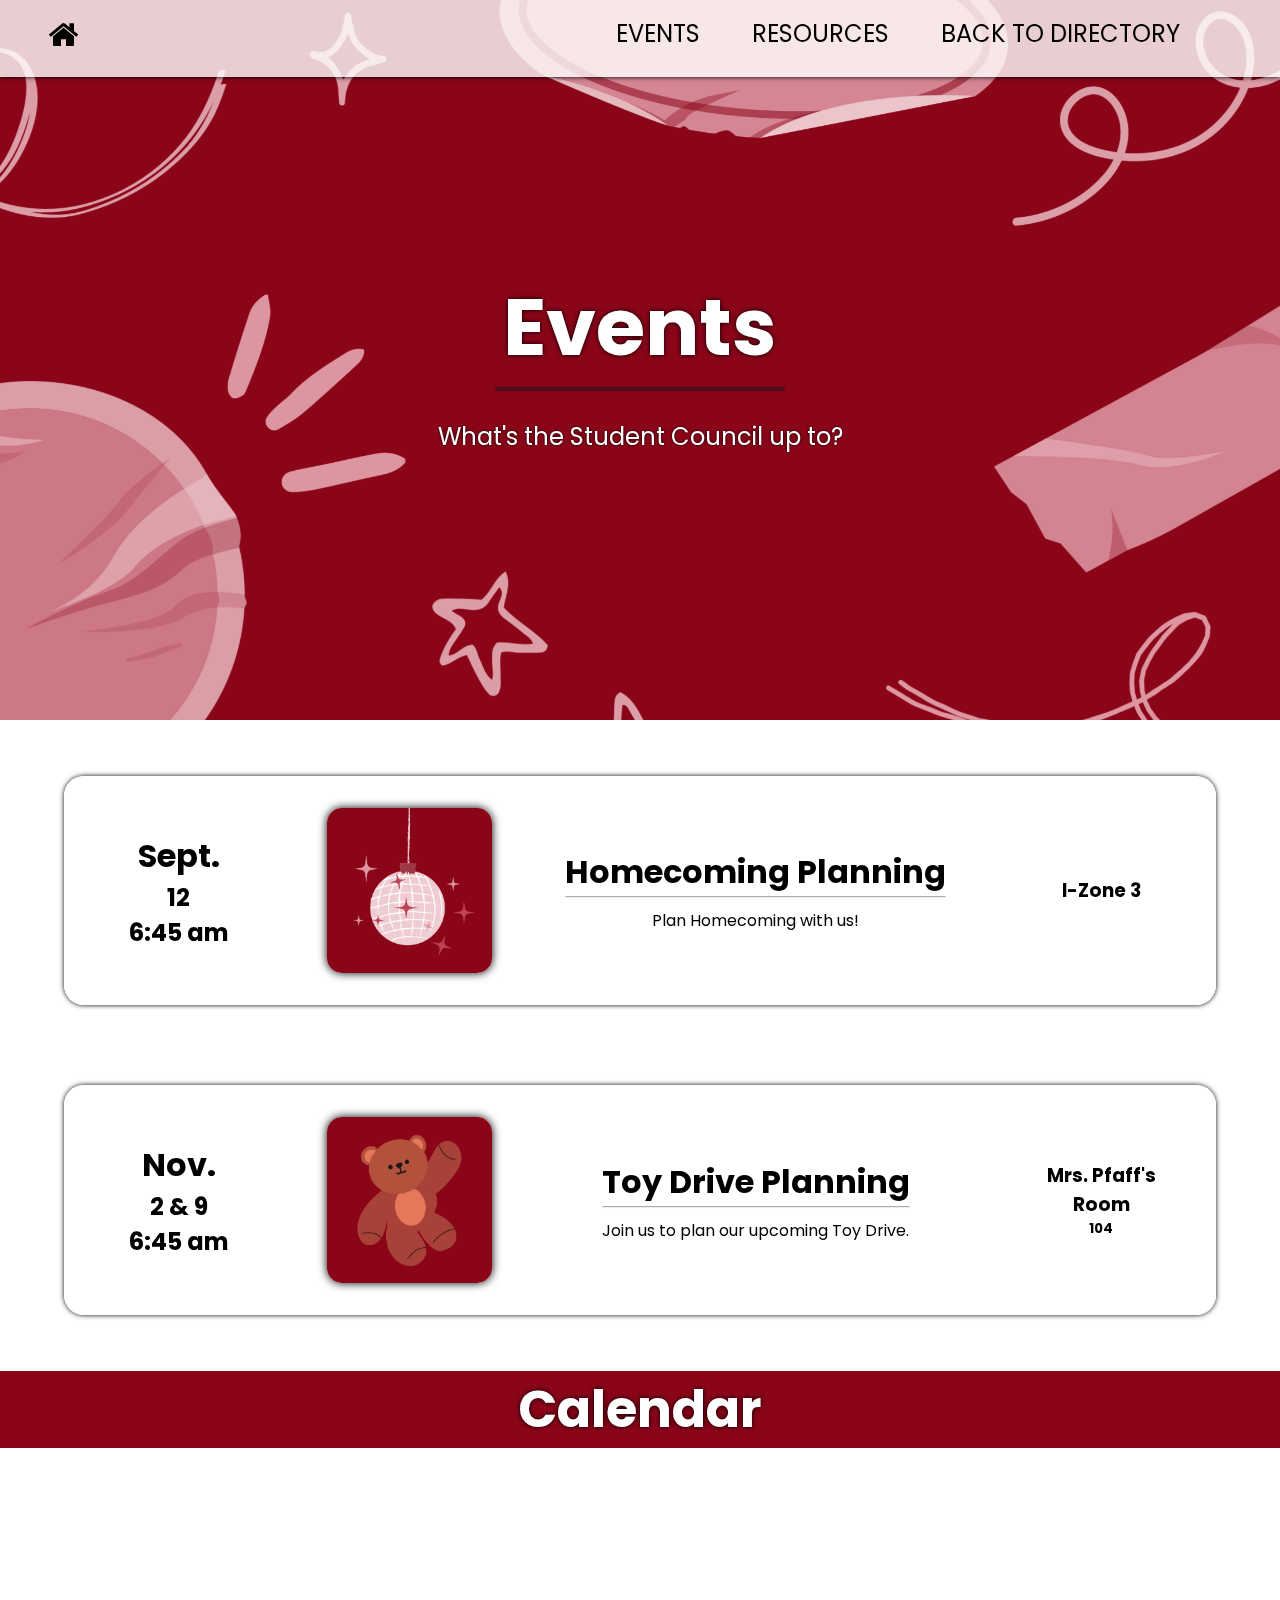
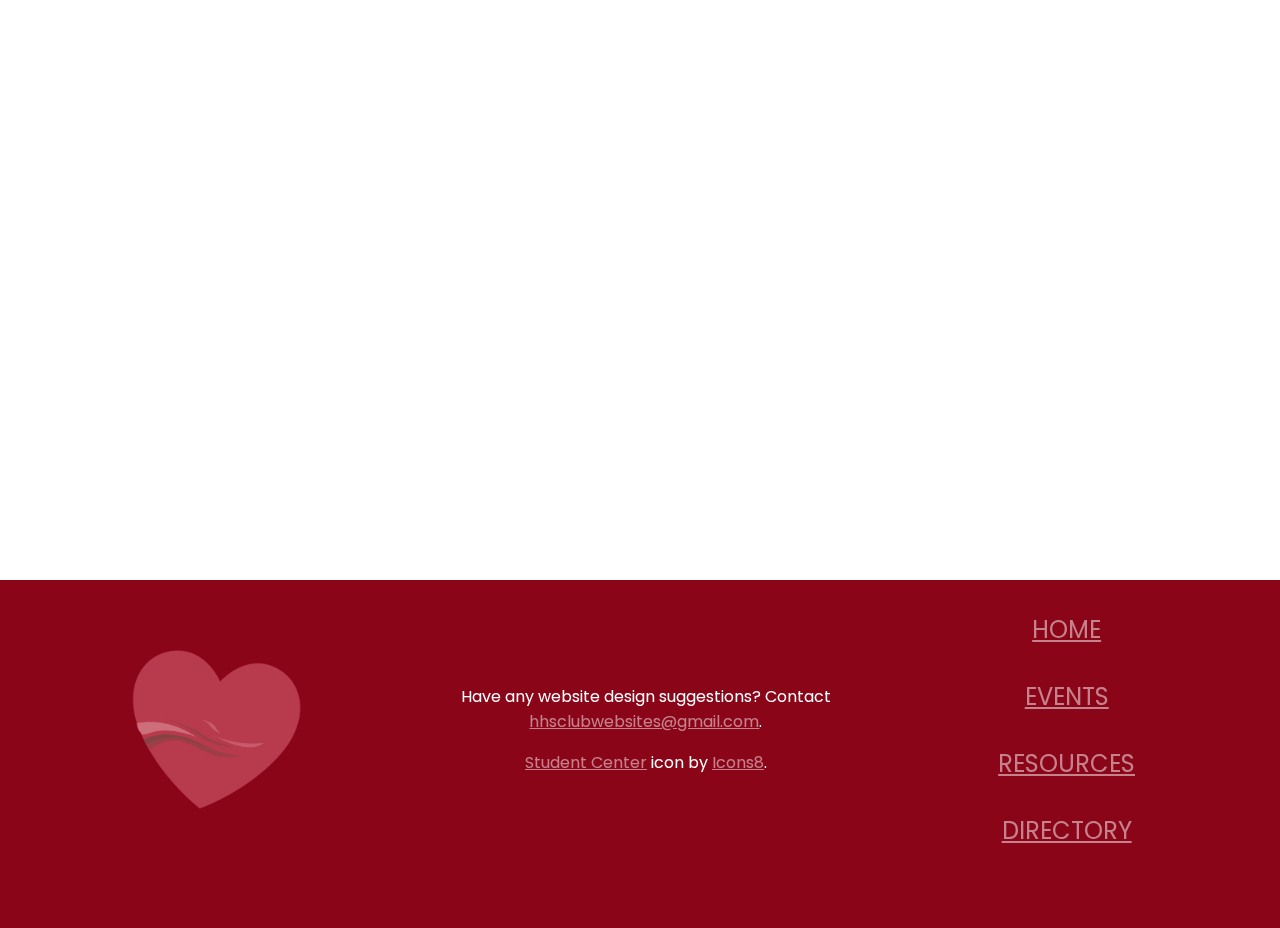
==== events.html @ de0bfa4f "Add files via upload" ====
<!DOCTYPE html>
<html>
    <head>
            <title>Student Council Events</title>
            <meta charset="UTF-8"/>
            <link rel="stylesheet" href="events.css">
            <link rel="shortcut icon" href="images/Student Council Icon.png" type="image/x-icon"/>
            <link rel="preconnect" href="https://fonts.googleapis.com">
            <link rel="preconnect" href="https://fonts.gstatic.com" crossorigin>
            <link href="https://fonts.googleapis.com/css2?family=Poppins:wght@400;800&display=swap" rel="stylesheet">
            <link rel="preconnect" href="https://fonts.googleapis.com">
            <link rel="preconnect" href="https://fonts.gstatic.com" crossorigin>
            <link href="https://fonts.googleapis.com/css2?family=Secular+One&display=swap" rel="stylesheet">
            <meta name="viewport" content="width=device-width, initial-scale=1, minimum-scale=1" />
            <link rel="stylesheet" href="https://cdnjs.cloudflare.com/ajax/libs/font-awesome/4.7.0/css/font-awesome.min.css">
            <script src="index.js"></script>
    </head>
    <body>
        <div class="">
            <header>
                <img src="images/Student Council Background.png" alt="sample image" class="background-image">
                <h3 class="title">Events</h3>
                <p class="title-description"> What's the Student Council up to?
                </p>
            </header>
            <nav class="nav-bar" id="top-nav">
                <ul>
                    <li class="first-link"><a href="index.html">
                        <i class="fa fa-home"></i>
                    </a></li>
                    <li><a href="events.html" class="link">EVENTS</a></li>
                    <li><a href="resources.html" class="link">RESOURCES</a></li>
                    <li><a href="https://hhsclubwebsites.github.io/clubdirectory/" class="link">BACK TO DIRECTORY</a></li>
                    <li class="last-link"><a href="javascript:void(0);" class="icon" onclick="myFunction()">
                        <i class="fa fa-bars"></i>
                    </a></li>
                </ul>
            </nav>

            <div class="half-space">

            </div>

            <div class="flex-event">
                <div class="event">
                    <div class="flow">
                        <div class="date">
                            <h2>Sept.</h2>
                            <h4>12</h4>
                            <h4>6:45 am</h4>
                        </div>
                    </div>
                    <div class="flow">
                        <img src="images/Student Council Homecoming Icon.png" alt="" class="image">
                    </div>
                    <div class="flow">
                        <div>
                            <div class="event-name">
                                <h1>Homecoming Planning</h1>
                            </div>
                            <p>
                                Plan Homecoming with us!
                            </p>
                        </div>
                    </div>
                    <div class="flow">
                        <div class="location">
                            <h3>I-Zone 3</h3>
                            <h5></h5>
                        </div>
                    </div>
                </div>
            </div>

            <div class="flex-event">
                <div class="event">
                    <div class="flow">
                        <div class="date">
                            <h2>Nov.</h2>
                            <h4>2 & 9</h4>
                            <h4>6:45 am</h4>
                        </div>
                    </div>
                    <div class="flow">
                        <img src="images/Student Council Toy Drive Icon.png" alt="" class="image">
                    </div>
                    <div class="flow">
                        <div>
                            <div class="event-name">
                                <h1>Toy Drive Planning</h1>
                            </div>
                            <p>
                                Join us to plan our upcoming Toy Drive.
                            </p>
                        </div>
                    </div>
                    <div class="flow">
                        <div class="location">
                            <h3>Mrs. Pfaff's Room</h3>
                            <h5>104</h5>
                        </div>
                    </div>
                </div>
            </div>


            <!-- <div class="flex-event">
                <div class="event-tbd">
                    <div class="tbd">
                        <h2>Events TBD</h2>
                    </div>
                        <div class="tbd-desc">
                            <p>Stay tuned for Interact events!</p>
                        </div>
                </div>
            </div> -->


<!-- 
            <div class="description">
                <p>We participate in a wide array of events, including Lorem ipsum dolor sit amet consectetur adipisicing elit. Ratione facilis distinctio reprehenderit aperiam cumque ipsum neque consectetur quidem quas! Quas doloremque nulla dicta fugit accusantium ipsum. Unde magnam sapiente omnis.
                </p>
            </div> -->
        </div>

        <div class="flex">
            <div class="heading">
                <h1>Calendar</h1>
            </div>
        </div>
        <div class="flex">
            <div class="calendar">
                <iframe src="https://calendar.google.com/calendar/embed?src=e61b24e773467336d4ce5b6664dc3cf17f82328307dfb1d7fb529d5e8707ef51%40group.calendar.google.com&ctz=America%2FChicago" style="border: 0" width="800" height="600" frameborder="0" scrolling="no"></iframe>

            </div>
        </div>

        <footer>
            <div class="grid-footer">
                <div class="left-image">
                    <a href="index.html"><img class="footer-image" src="images/Student Council Footer Icon.png"></a>
                </div>
                <div class="left">
                    <p>Have any website design suggestions? Contact <a class="footer-link" href="mailto:hhsclubwebsites@gmail.com">hhsclubwebsites@gmail.com</a>.</p>
                    <div class="icons">
                        <p><a class="footer-link" href="https://icons8.com/icon/39132/student-center" target="_blank" rel="noopener noreferrer">Student Center</a> icon by <a class="footer-link" href="https://icons8.com/" target="_blank" rel="noopener noreferrer">Icons8</a>.</p>
                    </div>
                </div>
                <div class="right">
                    <!-- <div class="link-list"> -->
                        <ul class="link-list">
                            <li><a href="index.html" class="footer-list-link">HOME</a></li>
                            <div class="footer-space"></div>
                            <li><a href="events.html" class="footer-list-link">EVENTS</a></li>
                            <div class="footer-space"></div>
                            <li><a href="resources.html" class="footer-list-link">RESOURCES</a></li>
                            <div class="footer-space"></div>
                            <li><a href="https://hhsclubwebsites.github.io/clubdirectory/" class="footer-list-link">DIRECTORY</a></li>
                        </ul>
                    <!-- </div> -->
                </div>
            </div>
        </footer>

        <script>
            var x = document.getElementById("top-nav");
            console.log(x);
            console.log(x.className);
            document.addEventListener('click', event => {
                if(event.target.closest('#top-nav') === null){
                    x.className = "nav-bar";
                };
            })
        </script>

    </body>
</html>
---- events.css ----
@font-face {
    font-family: 'Poppins';
    font-style: normal;
    font-weight: 400;
    font-display: swap;
    src: url(https://fonts.gstatic.com/s/poppins/v20/pxiEyp8kv8JHgFVrJJfecg.woff2) format('woff2');
    unicode-range: U+0000-00FF, U+0131, U+0152-0153, U+02BB-02BC, U+02C6, U+02DA, U+02DC, U+0304, U+0308, U+0329, U+2000-206F, U+2074, U+20AC, U+2122, U+2191, U+2193, U+2212, U+2215, U+FEFF, U+FFFD;
}

*{
    box-sizing: border-box;
    margin: 0;
    padding: 0;
    overflow-x: hidden;
    max-width: 100%;
}

/* NAVIGATION BAR */

.nav-bar{
    top: 0;
    background-color: rgba(255, 255, 255, 0.8);
    position: fixed;
    width: 100%;
    text-align: right;
    font-family: "Poppins";
    box-shadow: 0 0 5px black;
    min-height: 3rem;
    z-index: 14;
}

.nav-bar li{
    display: inline-block;
    color: black;
    padding-top: 1rem;
    padding-bottom: 0.8rem;
    padding-right: 3rem;
}

/* .nav-bar .icon{
    top: 1rem;
    right: 1rem;
} */

.nav-bar a, .nav-bar .link{
    text-decoration: none;
    color: black;
    font-size: clamp(0.5rem, 3vw, 1.5rem);
    transition: all 300ms;
}

.nav-bar .icon:hover{
    color:rgb(139, 5, 25);
    cursor: pointer;
}

.nav-bar .link:hover{
    color: rgb(139, 5, 25);
    cursor: pointer;
    box-shadow: 0 0.25rem gray;
}

/* BACKGROUND IMAGE */

.title{
    /* font-size: 3rem;
    padding: 0;
    text-shadow: 0 0 5px black;
    color: white;
    font-family: "Poppins";
    box-shadow: 0 0.25rem rgb(241, 150, 150); */

    font-size: clamp(5rem, 2vw + 1rem, 8rem);
    padding: 0;
    text-shadow: 0 0 5px black;
    color: white;
    font-family: "Poppins";
    box-shadow: 0 0.25rem rgb(76, 16, 25);
    min-height: 2rem;
    text-align: center;
    padding: 0 .5rem;
}

.title-description{
    font-family: "Poppins";
    color: white;
    text-align: center;
    padding-top: 2rem;
    font-size: clamp(0.7rem, 4vw, 1.5rem);
    max-width: 70%;
    text-shadow: 0 0 3px black;
}

.background-image{
    transform: translateZ(-5px) scale(1.5);
    position: absolute;
    height: 100%;
    width: 90%;
    object-fit: cover;
    z-index: -1;
}

.half-space{
    margin-top: 2.5%;
}

header{
    position: relative;
    display: flex;
    justify-content: center;
    align-items: center;
    height: clamp(80vh, 0.2vw + 2vh, 100vh);
    transform-style: preserve-3d;
    z-index: -1;
    padding: 0rem;
    margin: 0;
    flex-direction: column;
    flex-wrap: wrap;
    overflow: hidden;
}

/* OVERVIEW */

.overview{
    background: white;
    margin: 5rem 1.5rem;
    font-family: "Poppins";
    max-width: 100%;
}

.header{
    margin: 0;
    padding: 0 1rem;
    font-size: clamp(2rem, 2vw + 0.05rem, 4rem);
}

.description{
    padding: 1rem;
    margin-top: 1rem;
    font-family: "Poppins";
    text-align: center;
    background: rgb(235, 234, 234);
    width: 70%;
    margin: 2% 15%;
    box-shadow: 0 0 5px black;
    color: black;
    border-radius: 1%;
    font-size: clamp(0.5rem, 3vw, 1.3rem);
}

.grid{
    display: grid;
    grid-template-columns: 1fr 1fr;
    align-items: center;
    gap: 2rem;
    place-items: center;
}

.image{
    box-shadow: 0 0 10px black;
    border-radius: 15px;
}

/* HAMBURGER MENU */

.nav-bar .icon{
    display: none;
}

/* FLEX / CALENDAR */

.flex{
    display: flex;
    justify-content: center;
    align-items: center;
}

.calendar{
    margin-top: 1rem;
    max-width: 90%;
    margin-bottom: 5rem;
    margin-top: 3rem;
}

.heading{
    font-family: "Poppins";
    font-size: clamp(1.5rem, 2vw, 2rem);
    background-color: rgb(139, 5, 25);
    width: 100%;
    text-align: center;
    color: white;
    text-shadow: 0 0 5px black;
}


/* EVENT */

.flex-event{
    display: flex;
    justify-content: center;
    align-items: center;
    /* temporary */
    margin-bottom: 3rem;
}

.container{
    justify-content: center;
    align-content: center;
    align-items: center;
}

.event{
    display: grid;
    grid-template-columns: 1fr 1fr 2fr 1fr;
    gap: 0.1rem;
    max-width: 90%;
    justify-content: center;
    align-content: center;
    box-shadow: 0 0 5px black;
    border-radius: 20px;
    font-family: "Poppins";
    margin-bottom: 0.5rem;
    margin-top: 1.5rem;
    transition: all 100ms;
    width: 90%;
}

.event-tbd{
    display: grid;
    grid-template-columns: 1fr;
    gap: 0.1rem;
    max-width: 90%;
    justify-content: center;
    align-content: center;
    box-shadow: 0 0 5px black;
    border-radius: 20px;
    font-family: "Poppins";
    margin-bottom: 0.5rem;
    margin-top: 1.5rem;
    transition: all 100ms;
    width: 90%;
}

.tbd{
    margin-top: 0.75rem;
    font-family: "Poppins";
    font-size: clamp(2rem, 2vw, 4rem);
    text-align: center;
}

.tbd-desc{
    display: flex;
    align-items: center;
    text-align: center;
    font-family: "Poppins";
    margin-bottom: 0.75rem;
    font-size: clamp(1.5rem, 2vw, 2rem);
    justify-content: center;
    align-items: center;
}


.flex-event-2{
    display: flex;
    justify-content: center;
    align-items: center;
    align-content: center;
    /* temporary */
    margin-bottom: 0.75rem;
    max-width: 80%;
}

.flow{
    display: flex;
    background: white;
    width: 100%;
    justify-content: center;
    align-content: center;
    align-items: center;
    text-align: center;
    padding: 2rem;
}

.date, .location{
    max-width: 98%;
    overflow: hidden;
}

/* month */
.date h2{
    font-size: clamp(0.5rem, 5vw, 2rem);
}

.date h4{
    font-size: clamp(0.25rem, 5vw, 1.5rem);
}

.event .image{
    width: 100%;
}

.event-name{
    box-shadow: 0 0 2px black;
    margin-bottom: .75rem;
}

.event:hover{
    box-shadow: 0 0 10px black;
}

.space{
    margin-top:5%;
}

.first-link{
    float: left;
    padding-left: 3rem;
}

.first-link a{
    /* font-size: clamp(1.5rem, 4vw, 2rem); */
    font-size: clamp(2rem, 4vw, 2rem);
    transition: all 300ms ease-in-out;
}

.first-link :hover{
    color:rgb(109, 108, 108);
}

.grid-footer{
    padding-top: 2rem;
    padding-bottom: 5rem;
    display: grid;
    grid-template-columns: 1fr 1fr 1fr;
    background-color: rgb(139, 5, 25);
    color: white;
}

.left{
    font-family: "Poppins";
    padding-top: 2rem;
    padding-left: 0.75rem;
    padding-bottom: 2rem;
    text-align: center;
    display: flex;
    flex-direction: column;
    justify-content: center;
    align-items: center;
    font-size: 1rem;
}

.icons{
    margin-top: 1rem;
}

.footer-link{
    color: white;
    opacity: 50%;
    transition: all 300ms;
    font-family: "Poppins";
}

.footer-link:hover{
    opacity: 100%;
}

.right{
    display: flex;
    justify-content: center;
    align-items: center;
}

.footer-list-link{
    color: white;
    opacity: 50%;
    transition: all 300ms;
    font-family: "Poppins";
    font-size: 1.5rem;
}

.footer-list-link:hover{
    opacity: 100%;
}

.link-list{
    text-align: center;
}

.footer-image{
    border-radius: 15px;
    width: 200px;
}

.left-image{
    display: flex;
    justify-content: center;
    align-items: center;
}

.footer-space{
    height: 2rem;
}


/* MEDIA QUERIES */

@media screen and (max-width: 800px){
    .grid{
        display: block;
    }

    .nav-bar .link{
        display: none;
    }

    .nav-bar .icon{
        float: right;
        display: block;
        color: black;
        /* font-size: clamp(0.7rem, 8vw, 1.5rem); */
        font-size: clamp(2rem, 4vw, 3rem);
    }

    .nav-bar.responsive{
        top: 0;
        position: fixed;
    }

    .nav-bar.responsive a.icon{
        position: absolute;
        top: 1rem;
        right: 3rem; 
        z-index: 15;
    }

    .nav-bar.responsive .link, .nav-bar .link{
        transition: all 300ms;
    }

    .nav-bar.responsive li{
        float: none;
        display: block;
        text-align: left;
        margin: 0;
        padding: 0.5rem;
    }

    .nav-bar.responsive ul{
        padding-top: 0.5rem;
        padding-left: 2.5rem;
    }

    .nav-bar.responsive a.link{
        display: block;
        font-size: clamp(0.7rem, 8vw, 1.5rem);
    }

    .nav-bar.responsive .link{
        transition: all 100ms;
        width: 87%;
    }

    .nav-bar.responsive .link:hover{
        box-shadow: none;
    }

    .description{
        text-align: center;
    }

    .header{
        text-align: center;
    }

    .nav-bar li{
        padding-bottom: 0.4rem;
    }

    /* EVENT */

    .event{
        display: block;
    }
    
    .event .image{
        width: 50%;
    }

    .flow{
        padding: 0.5rem;
    }

    .location{
        margin-bottom: 1rem;
    }

    .background-image{
        height: 75%;
        width: auto;
    }

    .grid-footer{
        display: block;
    }

    .footer-space{
        height: 0;
    }

    .footer-image{
        width: 150px;
    }

}
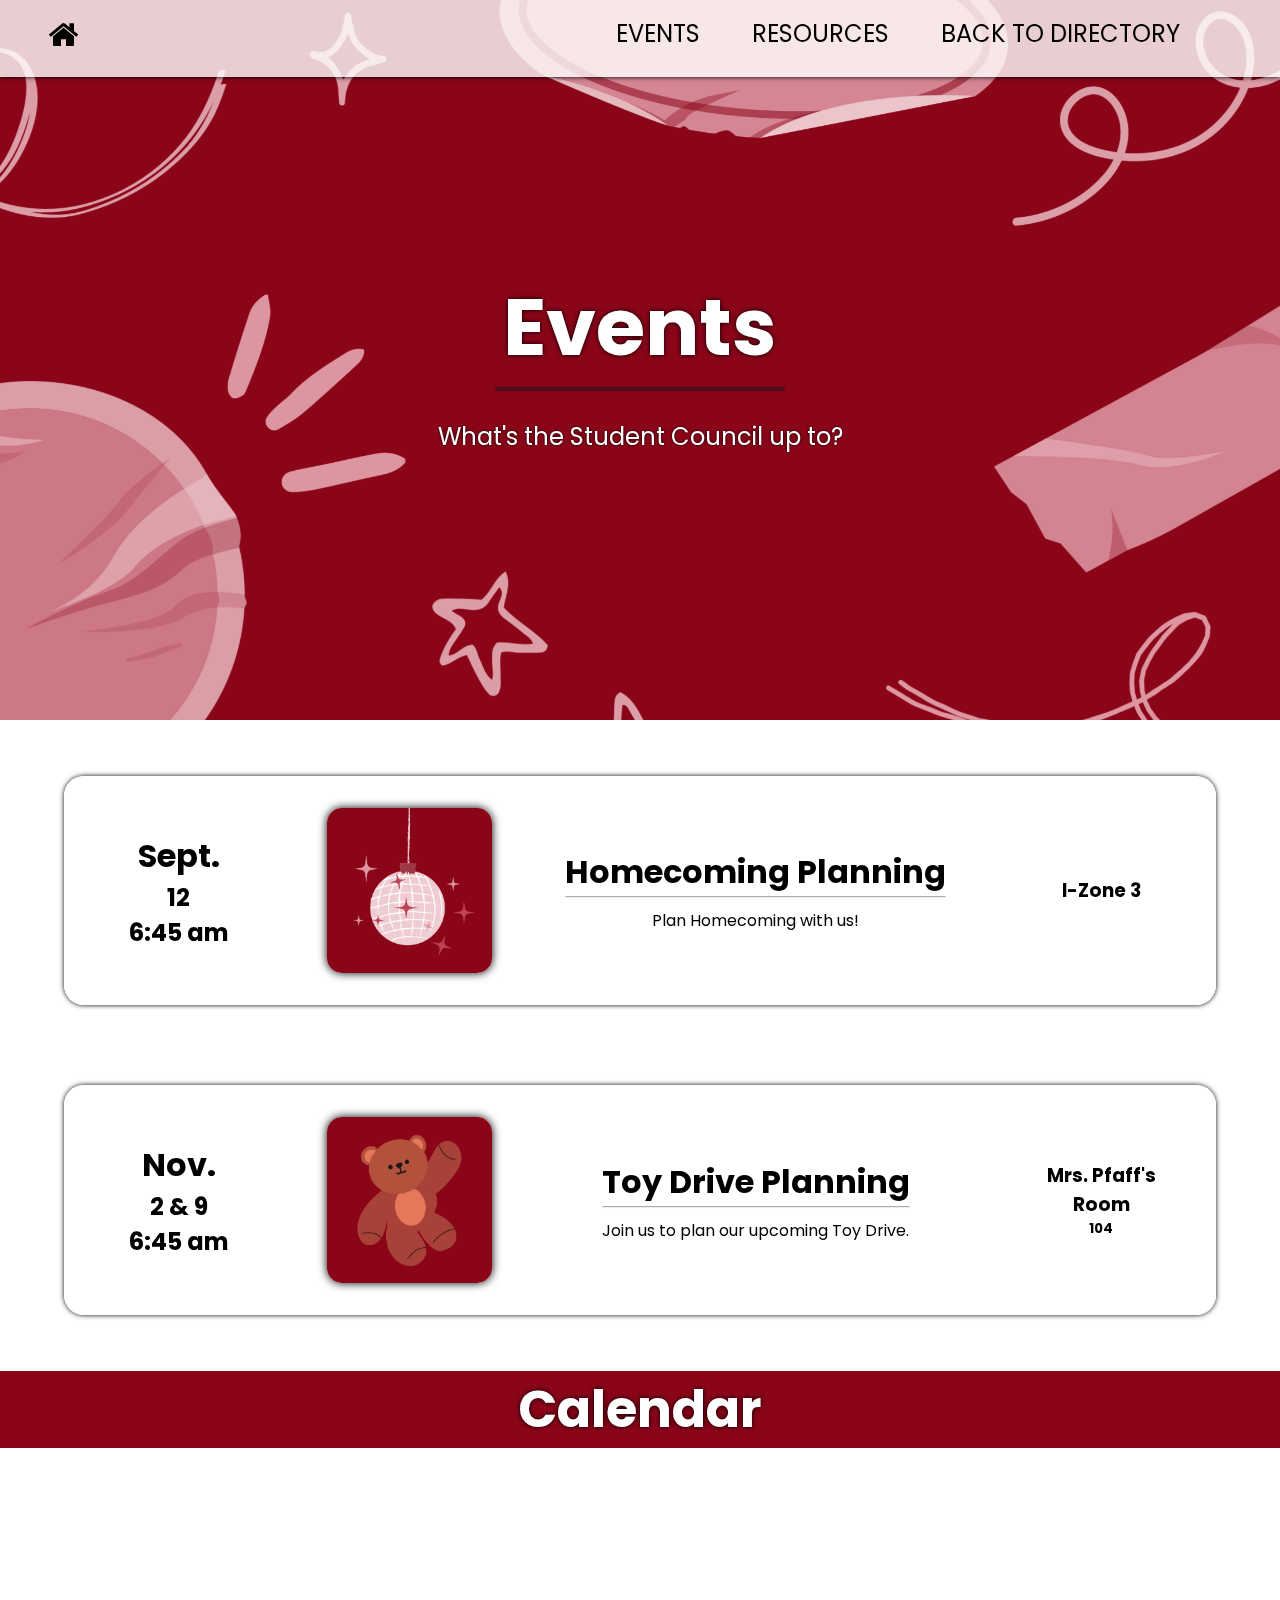
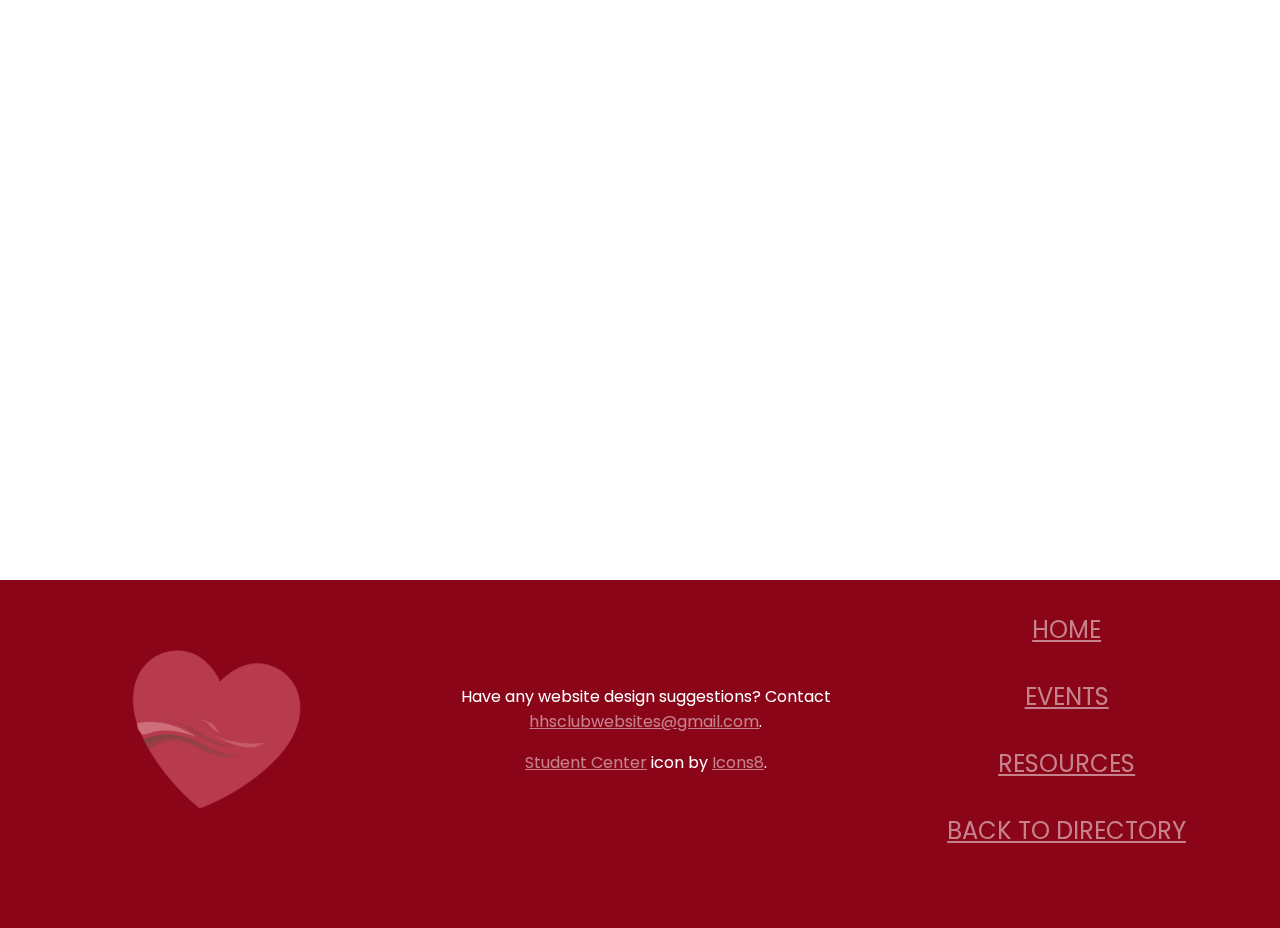
==== commit f60bc3c7: "Update events.html" ====
--- a/events.html
+++ b/events.html
@@ -30,7 +30,7 @@
                     </a></li>
                     <li><a href="events.html" class="link">EVENTS</a></li>
                     <li><a href="resources.html" class="link">RESOURCES</a></li>
-                    <li><a href="https://hhsclubwebsites.github.io/clubdirectory/" class="link">BACK TO DIRECTORY</a></li>
+                    <li><a href="https://www.homesteadhs.club/#" target="_blank" rel="noopener noreferrer" class="link">BACK TO DIRECTORY</a></li>
                     <li class="last-link"><a href="javascript:void(0);" class="icon" onclick="myFunction()">
                         <i class="fa fa-bars"></i>
                     </a></li>
@@ -155,7 +155,7 @@
                             <div class="footer-space"></div>
                             <li><a href="resources.html" class="footer-list-link">RESOURCES</a></li>
                             <div class="footer-space"></div>
-                            <li><a href="https://hhsclubwebsites.github.io/clubdirectory/" class="footer-list-link">DIRECTORY</a></li>
+                            <li><a href="https://www.homesteadhs.club/#" target="_blank" rel="noopener noreferrer" class="footer-list-link">BACK TO DIRECTORY</a></li>
                         </ul>
                     <!-- </div> -->
                 </div>
@@ -174,4 +174,4 @@
         </script>
 
     </body>
-</html>+</html>
